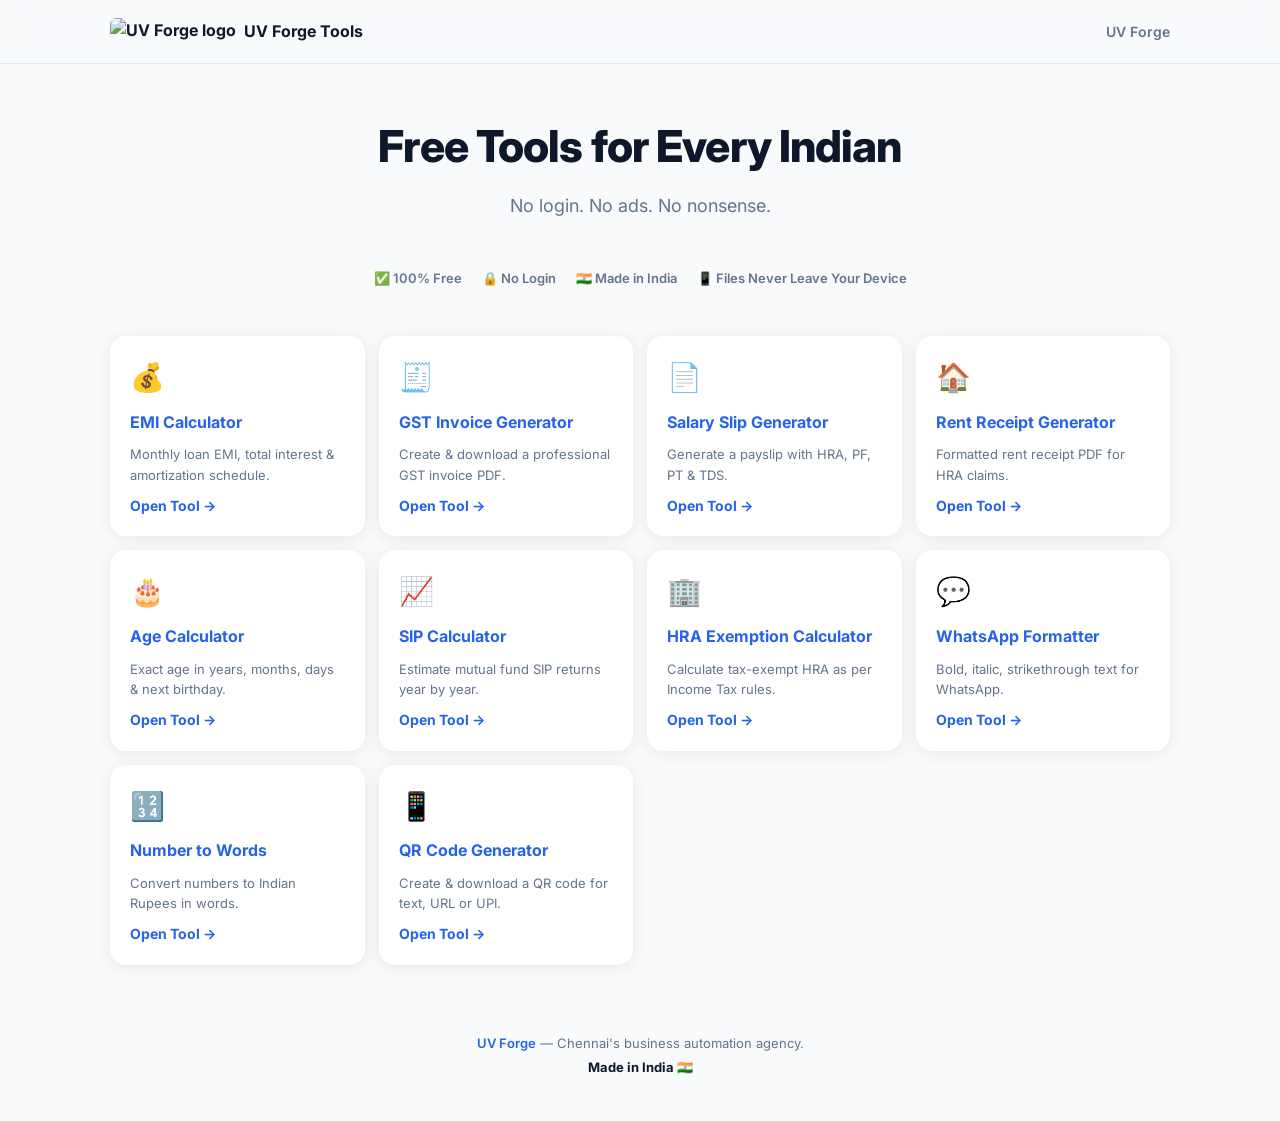
==== index.html @ b7cd0eda "Initial build: tools.uvforge.in — free Indian utility tool hub 10 tools (EMI, GST invoice, salary sl" ====
<!DOCTYPE html>
<html lang="en">
<head>
<meta charset="UTF-8">
<meta name="viewport" content="width=device-width, initial-scale=1.0">
<title>UV Forge Free Tools — EMI Calculator, GST Invoice, Salary Slip & More</title>
<meta name="description" content="Free online tools for every Indian: EMI calculator, GST invoice generator, salary slip maker, rent receipt, SIP & HRA calculators, QR generator and more. No login, no ads, no watermark.">
<link rel="canonical" href="https://tools.uvforge.in/">
<meta property="og:type" content="website">
<meta property="og:title" content="UV Forge Free Tools — EMI Calculator, GST Invoice, Salary Slip & More">
<meta property="og:description" content="Free online tools for every Indian. No login. No ads. No nonsense.">
<meta property="og:url" content="https://tools.uvforge.in/">
<meta property="og:image" content="https://i.ibb.co/tTSHgc6J/uvforge-logo-trimmed.png">
<meta name="twitter:card" content="summary">
<link rel="icon" href="https://i.ibb.co/tTSHgc6J/uvforge-logo-trimmed.png">
<link rel="preconnect" href="https://fonts.googleapis.com">
<link href="https://fonts.googleapis.com/css2?family=Inter:wght@400;600;700;800&display=swap" rel="stylesheet">
<link rel="stylesheet" href="/assets/style.css">
<script type="application/ld+json">
{
  "@context": "https://schema.org",
  "@type": "WebSite",
  "name": "UV Forge Tools",
  "url": "https://tools.uvforge.in/",
  "description": "Free online utility tools for every Indian — calculators and document generators.",
  "publisher": { "@type": "Organization", "name": "UV Forge", "url": "https://uvforge.in" }
}
</script>
</head>
<body>

<header class="site-header">
  <div class="container header-inner">
    <a href="/" class="logo"><img src="https://i.ibb.co/tTSHgc6J/uvforge-logo-trimmed.png" alt="UV Forge logo"> UV Forge Tools</a>
    <nav class="nav-links"><a href="https://uvforge.in" target="_blank" rel="noopener">UV Forge</a></nav>
  </div>
</header>

<main class="container">
  <section class="hero">
    <h1>Free Tools for Every Indian</h1>
    <p>No login. No ads. No nonsense.</p>
  </section>

  <div class="trust-bar">
    <span>✅ 100% Free</span>
    <span>🔒 No Login</span>
    <span>🇮🇳 Made in India</span>
    <span>📱 Files Never Leave Your Device</span>
  </div>

  <!--
    HOW TO ADD TOOL #11 ONWARDS:
    1. Create a new HTML file, e.g. my-new-tool.html, copying the structure
       of an existing tool page (head SEO tags, header, card, FAQ, footer).
    2. Add a new <a class="tool-card"> block below, in the same format as
       the others, pointing to /my-new-tool.html.
    3. Add the new page's URL to sitemap.xml.
    That's it — no build step, no config, just these three edits.
  -->
  <div class="tool-grid">
    <a href="/emi-calculator.html" class="tool-card"><span class="icon">💰</span><h3>EMI Calculator</h3><p>Monthly loan EMI, total interest & amortization schedule.</p><span class="open">Open Tool →</span></a>
    <a href="/gst-invoice.html" class="tool-card"><span class="icon">🧾</span><h3>GST Invoice Generator</h3><p>Create & download a professional GST invoice PDF.</p><span class="open">Open Tool →</span></a>
    <a href="/salary-slip.html" class="tool-card"><span class="icon">📄</span><h3>Salary Slip Generator</h3><p>Generate a payslip with HRA, PF, PT & TDS.</p><span class="open">Open Tool →</span></a>
    <a href="/rent-receipt.html" class="tool-card"><span class="icon">🏠</span><h3>Rent Receipt Generator</h3><p>Formatted rent receipt PDF for HRA claims.</p><span class="open">Open Tool →</span></a>
    <a href="/age-calculator.html" class="tool-card"><span class="icon">🎂</span><h3>Age Calculator</h3><p>Exact age in years, months, days & next birthday.</p><span class="open">Open Tool →</span></a>
    <a href="/sip-calculator.html" class="tool-card"><span class="icon">📈</span><h3>SIP Calculator</h3><p>Estimate mutual fund SIP returns year by year.</p><span class="open">Open Tool →</span></a>
    <a href="/hra-calculator.html" class="tool-card"><span class="icon">🏢</span><h3>HRA Exemption Calculator</h3><p>Calculate tax-exempt HRA as per Income Tax rules.</p><span class="open">Open Tool →</span></a>
    <a href="/whatsapp-formatter.html" class="tool-card"><span class="icon">💬</span><h3>WhatsApp Formatter</h3><p>Bold, italic, strikethrough text for WhatsApp.</p><span class="open">Open Tool →</span></a>
    <a href="/number-to-words.html" class="tool-card"><span class="icon">🔢</span><h3>Number to Words</h3><p>Convert numbers to Indian Rupees in words.</p><span class="open">Open Tool →</span></a>
    <a href="/qr-generator.html" class="tool-card"><span class="icon">📱</span><h3>QR Code Generator</h3><p>Create & download a QR code for text, URL or UPI.</p><span class="open">Open Tool →</span></a>
  </div>
</main>

<footer class="site-footer">
  <div class="container">
    <p><a href="https://uvforge.in" target="_blank" rel="noopener">UV Forge</a> — Chennai's business automation agency.</p>
    <p class="made-in-india">Made in India 🇮🇳</p>
  </div>
</footer>

<script src="/assets/app.js"></script>
</body>
</html>
---- assets/style.css ----
/* ============================================================
   UV Forge Tools — shared design system
   Used by every page in this repo. Edit here to restyle globally.
   ============================================================ */
:root{
  --blue:#2563EB;
  --blue-dark:#1D4ED8;
  --blue-light:#EFF6FF;
  --bg:#F8FAFC;
  --card:#ffffff;
  --text:#0F172A;
  --text-muted:#64748B;
  --border:#E2E8F0;
  --success:#16A34A;
  --danger:#DC2626;
  --radius:16px;
  --radius-sm:10px;
  --shadow:0 2px 16px rgba(0,0,0,.08);
  --shadow-lg:0 8px 32px rgba(0,0,0,.12);
  --header-h:64px;
}
*{box-sizing:border-box}
html{scroll-behavior:smooth}
body{
  margin:0;
  font-family:'Inter',-apple-system,BlinkMacSystemFont,'Segoe UI',sans-serif;
  background:var(--bg);
  color:var(--text);
  line-height:1.55;
  -webkit-font-smoothing:antialiased;
}
img{max-width:100%}
a{color:var(--blue);text-decoration:none}
.container{max-width:1100px;margin:0 auto;padding:0 20px}

/* ---------- Header ---------- */
.site-header{
  position:sticky;top:0;z-index:50;
  height:var(--header-h);
  display:flex;align-items:center;
  background:rgba(248,250,252,.75);
  backdrop-filter:blur(12px);
  -webkit-backdrop-filter:blur(12px);
  border-bottom:1px solid var(--border);
}
.header-inner{display:flex;align-items:center;justify-content:space-between;width:100%}
.logo{display:flex;align-items:center;gap:8px;font-weight:700;font-size:16px;color:var(--text)}
.logo img{height:28px;width:auto;border-radius:6px}
.nav-links{display:flex;align-items:center;gap:20px;font-size:14px;font-weight:600}
.nav-links a{color:var(--text-muted)}
.nav-links a:hover{color:var(--blue)}

/* ---------- Hero ---------- */
.hero{padding:48px 0 32px;text-align:center}
.hero h1{font-size:clamp(28px,5vw,44px);margin:0 0 12px;font-weight:800;letter-spacing:-.02em}
.hero p{color:var(--text-muted);font-size:18px;margin:0 auto;max-width:520px}
.tool-title{font-size:clamp(24px,4vw,32px);font-weight:800;margin:0 0 6px;letter-spacing:-.01em}
.tool-desc{color:var(--text-muted);font-size:16px;margin:0 0 28px}

/* ---------- Cards ---------- */
.card{
  background:var(--card);
  border-radius:var(--radius);
  box-shadow:var(--shadow);
  padding:24px;
  margin-bottom:20px;
}
@media(min-width:640px){.card{padding:32px}}

/* ---------- Form elements ---------- */
.field{margin-bottom:18px}
.field label{display:block;font-size:14px;font-weight:600;margin-bottom:6px;color:var(--text)}
.field .hint{font-size:12px;color:var(--text-muted);margin-top:4px}
input[type=text],input[type=number],input[type=date],input[type=email],input[type=tel],select,textarea{
  width:100%;
  min-height:48px;
  padding:12px 14px;
  border:1.5px solid var(--border);
  border-radius:var(--radius-sm);
  font-size:16px;
  font-family:inherit;
  background:#fff;
  color:var(--text);
  transition:border-color .15s,box-shadow .15s;
}
textarea{min-height:100px;resize:vertical}
input:focus,select:focus,textarea:focus{
  outline:none;border-color:var(--blue);box-shadow:0 0 0 3px var(--blue-light);
}
.row{display:grid;grid-template-columns:1fr;gap:16px}
@media(min-width:560px){.row-2{grid-template-columns:1fr 1fr}.row-3{grid-template-columns:1fr 1fr 1fr}}
.toggle-group{display:inline-flex;border:1.5px solid var(--border);border-radius:var(--radius-sm);overflow:hidden}
.toggle-group button{
  border:none;background:#fff;padding:10px 18px;font-size:14px;font-weight:600;
  color:var(--text-muted);cursor:pointer;min-height:44px;
}
.toggle-group button.active{background:var(--blue);color:#fff}

/* ---------- Buttons ---------- */
.btn{
  display:inline-flex;align-items:center;justify-content:center;gap:8px;
  min-height:48px;padding:12px 24px;border-radius:var(--radius-sm);
  font-size:15px;font-weight:700;border:none;cursor:pointer;
  transition:background .15s,transform .1s;width:100%;
}
.btn:active{transform:scale(.98)}
.btn-primary{background:var(--blue);color:#fff}
.btn-primary:hover{background:var(--blue-dark)}
.btn-outline{background:#fff;color:var(--blue);border:1.5px solid var(--blue)}
.btn-outline:hover{background:var(--blue-light)}
.btn-whatsapp{background:#25D366;color:#fff}
.btn-whatsapp:hover{background:#1EBE5A}
.btn-row{display:flex;flex-direction:column;gap:10px}
@media(min-width:480px){.btn-row{flex-direction:row}}
.btn svg{width:18px;height:18px;flex-shrink:0}

/* ---------- Results ---------- */
.result-panel{display:none;margin-top:8px}
.result-panel.show{display:block;animation:fadeIn .3s ease}
@keyframes fadeIn{from{opacity:0;transform:translateY(8px)}to{opacity:1;transform:translateY(0)}}
.result-grid{display:grid;grid-template-columns:1fr 1fr;gap:12px;margin-bottom:16px}
@media(min-width:560px){.result-grid{grid-template-columns:repeat(3,1fr)}}
.stat{background:var(--blue-light);border-radius:var(--radius-sm);padding:16px;text-align:center}
.stat .label{font-size:12px;color:var(--text-muted);font-weight:600;text-transform:uppercase;letter-spacing:.03em}
.stat .value{font-size:22px;font-weight:800;color:var(--blue);margin-top:4px;word-break:break-word}
.stat.highlight{background:var(--blue);color:#fff}
.stat.highlight .label{color:rgba(255,255,255,.8)}
.stat.highlight .value{color:#fff}

table{width:100%;border-collapse:collapse;font-size:14px}
th,td{padding:10px 8px;text-align:right;border-bottom:1px solid var(--border)}
th:first-child,td:first-child{text-align:left}
th{font-weight:700;color:var(--text-muted);font-size:12px;text-transform:uppercase}
.table-wrap{overflow-x:auto;border-radius:var(--radius-sm);border:1px solid var(--border)}

/* ---------- Trust bar ---------- */
.trust-bar{
  display:flex;flex-wrap:wrap;gap:8px 20px;justify-content:center;
  padding:16px 0;font-size:13px;color:var(--text-muted);font-weight:600;
}
.trust-bar span{white-space:nowrap}

/* ---------- Tool grid (homepage) ---------- */
.tool-grid{display:grid;grid-template-columns:1fr 1fr;gap:14px;margin:32px 0}
@media(min-width:820px){.tool-grid{grid-template-columns:repeat(4,1fr)}}
.tool-card{
  background:var(--card);border-radius:var(--radius);box-shadow:var(--shadow);
  padding:20px;display:flex;flex-direction:column;gap:10px;transition:transform .15s,box-shadow .15s;
}
.tool-card:hover{transform:translateY(-3px);box-shadow:var(--shadow-lg)}
.tool-card .icon{font-size:28px}
.tool-card h3{margin:0;font-size:16px;font-weight:700}
.tool-card p{margin:0;font-size:13px;color:var(--text-muted);flex-grow:1}
.tool-card .open{font-size:14px;font-weight:700;color:var(--blue)}

/* ---------- FAQ ---------- */
.faq{margin-top:32px}
.faq h2{font-size:22px;margin-bottom:16px}
.faq-item{border-bottom:1px solid var(--border)}
.faq-q{
  width:100%;text-align:left;background:none;border:none;padding:16px 0;
  font-size:15px;font-weight:700;color:var(--text);cursor:pointer;
  display:flex;justify-content:space-between;align-items:center;gap:12px;
}
.faq-q::after{content:'+';font-size:22px;color:var(--blue);flex-shrink:0}
.faq-item.open .faq-q::after{content:'−'}
.faq-a{display:none;padding:0 0 16px;color:var(--text-muted);font-size:14px}
.faq-item.open .faq-a{display:block}

/* ---------- Footer ---------- */
.site-footer{padding:32px 0 40px;text-align:center;color:var(--text-muted);font-size:13px}
.site-footer p{margin:4px 0}
.site-footer a{color:var(--blue);font-weight:600}
.made-in-india{font-weight:700;color:var(--text);margin-top:8px}

/* ---------- Misc ---------- */
.copy-badge{
  display:inline-flex;align-items:center;gap:6px;font-size:13px;font-weight:700;
  color:var(--success);opacity:0;transition:opacity .2s;
}
.copy-badge.show{opacity:1}
.section-gap{margin-top:32px}
.qr-preview{display:flex;justify-content:center;padding:24px;background:#fff;border-radius:var(--radius-sm);border:1px solid var(--border)}
.color-swatch{width:48px;height:48px;border-radius:var(--radius-sm);border:1.5px solid var(--border);cursor:pointer}
.wa-toolbar{display:flex;flex-wrap:wrap;gap:8px;margin-bottom:12px}
.wa-toolbar button{
  min-height:40px;padding:8px 14px;border-radius:8px;border:1.5px solid var(--border);
  background:#fff;font-weight:700;font-size:14px;cursor:pointer;
}
.wa-toolbar button:hover{border-color:var(--blue);color:var(--blue)}
.gst-item-row{display:grid;grid-template-columns:1fr;gap:10px;padding:14px;border:1px solid var(--border);border-radius:var(--radius-sm);margin-bottom:10px}
@media(min-width:640px){.gst-item-row{grid-template-columns:2fr 1fr 1fr 1fr auto;align-items:end}}
.remove-row{background:none;border:none;color:var(--danger);font-weight:700;cursor:pointer;min-height:40px}
.link-btn{background:none;border:none;color:var(--blue);font-weight:700;cursor:pointer;padding:8px 0;font-size:14px}
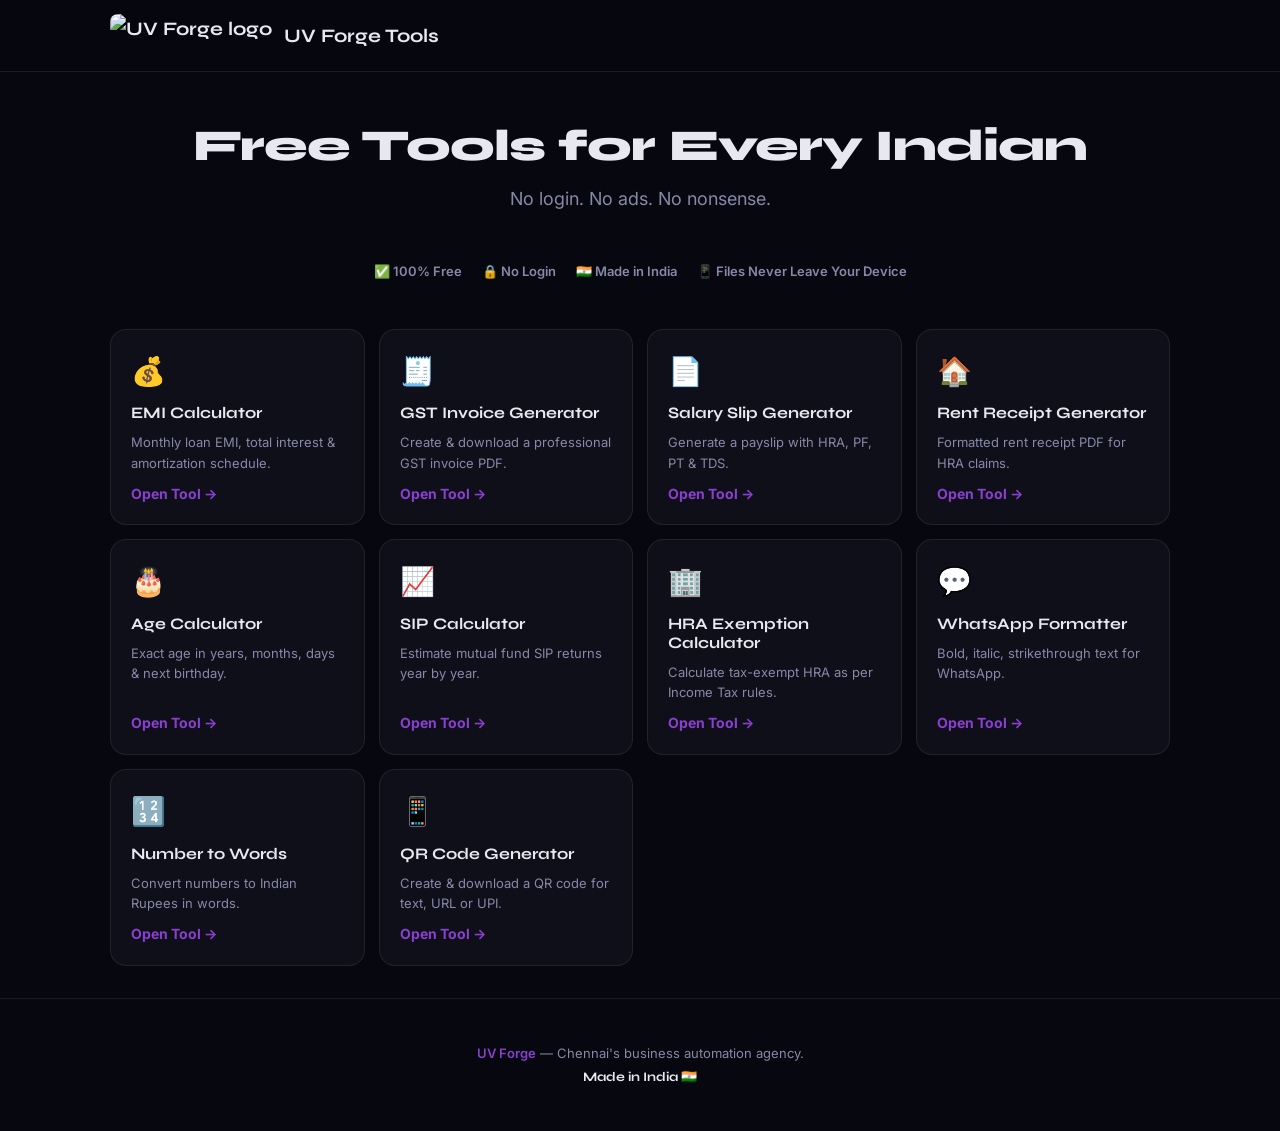
==== commit b83170c0: "Re-theme to match uvforge.in brand: dark palette, Syne font, bigger logo - Full dark theme across al" ====
--- a/index.html
+++ b/index.html
@@ -14,7 +14,7 @@
 <meta name="twitter:card" content="summary">
 <link rel="icon" href="https://i.ibb.co/tTSHgc6J/uvforge-logo-trimmed.png">
 <link rel="preconnect" href="https://fonts.googleapis.com">
-<link href="https://fonts.googleapis.com/css2?family=Inter:wght@400;600;700;800&display=swap" rel="stylesheet">
+<link href="https://fonts.googleapis.com/css2?family=Inter:wght@400;500;600;700;800&family=Syne:wght@600;700;800&display=swap" rel="stylesheet">
 <link rel="stylesheet" href="/assets/style.css">
 <script type="application/ld+json">
 {
@@ -31,8 +31,7 @@
 
 <header class="site-header">
   <div class="container header-inner">
-    <a href="/" class="logo"><img src="https://i.ibb.co/tTSHgc6J/uvforge-logo-trimmed.png" alt="UV Forge logo"> UV Forge Tools</a>
-    <nav class="nav-links"><a href="https://uvforge.in" target="_blank" rel="noopener">UV Forge</a></nav>
+    <a href="https://uvforge.in" target="_blank" rel="noopener" class="logo"><img src="https://i.ibb.co/tTSHgc6J/uvforge-logo-trimmed.png" alt="UV Forge logo"> UV Forge Tools</a>
   </div>
 </header>
 
--- a/assets/style.css
+++ b/assets/style.css
@@ -1,23 +1,23 @@
 /* ============================================================
    UV Forge Tools — shared design system
-   Used by every page in this repo. Edit here to restyle globally.
+   Matches the uvforge.in brand: dark bg, purple/orange accents,
+   Syne for headings. Used by every page in this repo.
    ============================================================ */
 :root{
-  --blue:#2563EB;
-  --blue-dark:#1D4ED8;
-  --blue-light:#EFF6FF;
-  --bg:#F8FAFC;
-  --card:#ffffff;
-  --text:#0F172A;
-  --text-muted:#64748B;
-  --border:#E2E8F0;
-  --success:#16A34A;
-  --danger:#DC2626;
+  --bg:#07070F;
+  --bg2:#0F0F1A;
+  --bg3:#16162A;
+  --purple:#6B21B0;
+  --purple-light:#8B3FD0;
+  --orange:#ea580c;
+  --text:#E8E8F0;
+  --muted:#8888A8;
+  --green:#22c55e;
+  --danger:#F87171;
+  --border:rgba(255,255,255,0.08);
   --radius:16px;
   --radius-sm:10px;
-  --shadow:0 2px 16px rgba(0,0,0,.08);
-  --shadow-lg:0 8px 32px rgba(0,0,0,.12);
-  --header-h:64px;
+  --header-h:72px;
 }
 *{box-sizing:border-box}
 html{scroll-behavior:smooth}
@@ -29,8 +29,9 @@
   line-height:1.55;
   -webkit-font-smoothing:antialiased;
 }
+h1,h2,h3,h4{font-family:'Syne',sans-serif;line-height:1.2}
 img{max-width:100%}
-a{color:var(--blue);text-decoration:none}
+a{color:var(--purple-light);text-decoration:none}
 .container{max-width:1100px;margin:0 auto;padding:0 20px}
 
 /* ---------- Header ---------- */
@@ -38,30 +39,30 @@
   position:sticky;top:0;z-index:50;
   height:var(--header-h);
   display:flex;align-items:center;
-  background:rgba(248,250,252,.75);
+  background:rgba(7,7,15,.92);
   backdrop-filter:blur(12px);
   -webkit-backdrop-filter:blur(12px);
   border-bottom:1px solid var(--border);
 }
 .header-inner{display:flex;align-items:center;justify-content:space-between;width:100%}
-.logo{display:flex;align-items:center;gap:8px;font-weight:700;font-size:16px;color:var(--text)}
-.logo img{height:28px;width:auto;border-radius:6px}
+.logo{display:flex;align-items:center;gap:12px;font-weight:700;font-size:19px;color:var(--text);font-family:'Syne',sans-serif}
+.logo img{height:44px;width:auto;border-radius:8px}
 .nav-links{display:flex;align-items:center;gap:20px;font-size:14px;font-weight:600}
-.nav-links a{color:var(--text-muted)}
-.nav-links a:hover{color:var(--blue)}
+.nav-links a{color:var(--muted)}
+.nav-links a:hover{color:var(--purple-light)}
 
 /* ---------- Hero ---------- */
 .hero{padding:48px 0 32px;text-align:center}
 .hero h1{font-size:clamp(28px,5vw,44px);margin:0 0 12px;font-weight:800;letter-spacing:-.02em}
-.hero p{color:var(--text-muted);font-size:18px;margin:0 auto;max-width:520px}
+.hero p{color:var(--muted);font-size:18px;margin:0 auto;max-width:520px}
 .tool-title{font-size:clamp(24px,4vw,32px);font-weight:800;margin:0 0 6px;letter-spacing:-.01em}
-.tool-desc{color:var(--text-muted);font-size:16px;margin:0 0 28px}
+.tool-desc{color:var(--muted);font-size:16px;margin:0 0 28px}
 
 /* ---------- Cards ---------- */
 .card{
-  background:var(--card);
+  background:var(--bg2);
+  border:1px solid var(--border);
   border-radius:var(--radius);
-  box-shadow:var(--shadow);
   padding:24px;
   margin-bottom:20px;
 }
@@ -70,8 +71,8 @@
 /* ---------- Form elements ---------- */
 .field{margin-bottom:18px}
 .field label{display:block;font-size:14px;font-weight:600;margin-bottom:6px;color:var(--text)}
-.field .hint{font-size:12px;color:var(--text-muted);margin-top:4px}
-input[type=text],input[type=number],input[type=date],input[type=email],input[type=tel],select,textarea{
+.field .hint{font-size:12px;color:var(--muted);margin-top:4px}
+input[type=text],input[type=number],input[type=date],input[type=email],input[type=tel],input[type=month],select,textarea{
   width:100%;
   min-height:48px;
   padding:12px 14px;
@@ -79,35 +80,39 @@
   border-radius:var(--radius-sm);
   font-size:16px;
   font-family:inherit;
-  background:#fff;
+  background:var(--bg3);
   color:var(--text);
   transition:border-color .15s,box-shadow .15s;
 }
+input::placeholder,textarea::placeholder{color:var(--muted)}
 textarea{min-height:100px;resize:vertical}
 input:focus,select:focus,textarea:focus{
-  outline:none;border-color:var(--blue);box-shadow:0 0 0 3px var(--blue-light);
-}
+  outline:none;border-color:var(--purple-light);box-shadow:0 0 0 3px rgba(139,63,208,.2);
+}
+input[type=color]{padding:4px;cursor:pointer}
+input[type=file]{color:var(--muted);font-size:13px}
 .row{display:grid;grid-template-columns:1fr;gap:16px}
 @media(min-width:560px){.row-2{grid-template-columns:1fr 1fr}.row-3{grid-template-columns:1fr 1fr 1fr}}
-.toggle-group{display:inline-flex;border:1.5px solid var(--border);border-radius:var(--radius-sm);overflow:hidden}
+.toggle-group{display:inline-flex;border:1.5px solid var(--border);border-radius:var(--radius-sm);overflow:hidden;background:var(--bg3)}
 .toggle-group button{
-  border:none;background:#fff;padding:10px 18px;font-size:14px;font-weight:600;
-  color:var(--text-muted);cursor:pointer;min-height:44px;
-}
-.toggle-group button.active{background:var(--blue);color:#fff}
+  border:none;background:none;padding:10px 18px;font-size:14px;font-weight:600;
+  color:var(--muted);cursor:pointer;min-height:44px;
+}
+.toggle-group button.active{background:var(--purple);color:#fff}
 
 /* ---------- Buttons ---------- */
 .btn{
   display:inline-flex;align-items:center;justify-content:center;gap:8px;
   min-height:48px;padding:12px 24px;border-radius:var(--radius-sm);
   font-size:15px;font-weight:700;border:none;cursor:pointer;
-  transition:background .15s,transform .1s;width:100%;
+  transition:background .15s,transform .1s,border-color .15s,color .15s;width:100%;
+  font-family:'Syne',sans-serif;
 }
 .btn:active{transform:scale(.98)}
-.btn-primary{background:var(--blue);color:#fff}
-.btn-primary:hover{background:var(--blue-dark)}
-.btn-outline{background:#fff;color:var(--blue);border:1.5px solid var(--blue)}
-.btn-outline:hover{background:var(--blue-light)}
+.btn-primary{background:var(--purple);color:#fff}
+.btn-primary:hover{background:var(--purple-light)}
+.btn-outline{background:transparent;color:var(--text);border:1.5px solid var(--border)}
+.btn-outline:hover{border-color:var(--purple-light);color:var(--purple-light)}
 .btn-whatsapp{background:#25D366;color:#fff}
 .btn-whatsapp:hover{background:#1EBE5A}
 .btn-row{display:flex;flex-direction:column;gap:10px}
@@ -120,23 +125,26 @@
 @keyframes fadeIn{from{opacity:0;transform:translateY(8px)}to{opacity:1;transform:translateY(0)}}
 .result-grid{display:grid;grid-template-columns:1fr 1fr;gap:12px;margin-bottom:16px}
 @media(min-width:560px){.result-grid{grid-template-columns:repeat(3,1fr)}}
-.stat{background:var(--blue-light);border-radius:var(--radius-sm);padding:16px;text-align:center}
-.stat .label{font-size:12px;color:var(--text-muted);font-weight:600;text-transform:uppercase;letter-spacing:.03em}
-.stat .value{font-size:22px;font-weight:800;color:var(--blue);margin-top:4px;word-break:break-word}
-.stat.highlight{background:var(--blue);color:#fff}
-.stat.highlight .label{color:rgba(255,255,255,.8)}
-.stat.highlight .value{color:#fff}
+.stat{background:var(--bg3);border:1px solid var(--border);border-radius:var(--radius-sm);padding:16px;text-align:center}
+.stat .label{font-size:12px;color:var(--muted);font-weight:600;text-transform:uppercase;letter-spacing:.03em}
+.stat .value{
+  font-family:'Syne',sans-serif;font-size:22px;font-weight:800;margin-top:4px;word-break:break-word;
+  background:linear-gradient(135deg,var(--purple-light),var(--orange));
+  -webkit-background-clip:text;-webkit-text-fill-color:transparent;background-clip:text;
+}
+.stat.highlight{background:linear-gradient(135deg,rgba(107,33,176,.25),rgba(234,88,12,.12));border-color:rgba(107,33,176,.4)}
+.stat.highlight .value{-webkit-text-fill-color:#fff;background:none}
 
 table{width:100%;border-collapse:collapse;font-size:14px}
-th,td{padding:10px 8px;text-align:right;border-bottom:1px solid var(--border)}
+th,td{padding:10px 8px;text-align:right;border-bottom:1px solid var(--border);color:var(--text)}
 th:first-child,td:first-child{text-align:left}
-th{font-weight:700;color:var(--text-muted);font-size:12px;text-transform:uppercase}
+th{font-weight:700;color:var(--muted);font-size:12px;text-transform:uppercase}
 .table-wrap{overflow-x:auto;border-radius:var(--radius-sm);border:1px solid var(--border)}
 
 /* ---------- Trust bar ---------- */
 .trust-bar{
   display:flex;flex-wrap:wrap;gap:8px 20px;justify-content:center;
-  padding:16px 0;font-size:13px;color:var(--text-muted);font-weight:600;
+  padding:16px 0;font-size:13px;color:var(--muted);font-weight:600;
 }
 .trust-bar span{white-space:nowrap}
 
@@ -144,14 +152,14 @@
 .tool-grid{display:grid;grid-template-columns:1fr 1fr;gap:14px;margin:32px 0}
 @media(min-width:820px){.tool-grid{grid-template-columns:repeat(4,1fr)}}
 .tool-card{
-  background:var(--card);border-radius:var(--radius);box-shadow:var(--shadow);
-  padding:20px;display:flex;flex-direction:column;gap:10px;transition:transform .15s,box-shadow .15s;
-}
-.tool-card:hover{transform:translateY(-3px);box-shadow:var(--shadow-lg)}
+  background:var(--bg2);border:1px solid var(--border);border-radius:var(--radius);
+  padding:20px;display:flex;flex-direction:column;gap:10px;transition:transform .2s,border-color .2s;
+}
+.tool-card:hover{transform:translateY(-4px);border-color:rgba(107,33,176,.4)}
 .tool-card .icon{font-size:28px}
-.tool-card h3{margin:0;font-size:16px;font-weight:700}
-.tool-card p{margin:0;font-size:13px;color:var(--text-muted);flex-grow:1}
-.tool-card .open{font-size:14px;font-weight:700;color:var(--blue)}
+.tool-card h3{margin:0;font-size:16px;font-weight:700;font-family:'Syne',sans-serif;color:var(--text)}
+.tool-card p{margin:0;font-size:13px;color:var(--muted);flex-grow:1}
+.tool-card .open{font-size:14px;font-weight:700;color:var(--purple-light)}
 
 /* ---------- FAQ ---------- */
 .faq{margin-top:32px}
@@ -162,21 +170,21 @@
   font-size:15px;font-weight:700;color:var(--text);cursor:pointer;
   display:flex;justify-content:space-between;align-items:center;gap:12px;
 }
-.faq-q::after{content:'+';font-size:22px;color:var(--blue);flex-shrink:0}
+.faq-q::after{content:'+';font-size:22px;color:var(--purple-light);flex-shrink:0}
 .faq-item.open .faq-q::after{content:'−'}
-.faq-a{display:none;padding:0 0 16px;color:var(--text-muted);font-size:14px}
+.faq-a{display:none;padding:0 0 16px;color:var(--muted);font-size:14px}
 .faq-item.open .faq-a{display:block}
 
 /* ---------- Footer ---------- */
-.site-footer{padding:32px 0 40px;text-align:center;color:var(--text-muted);font-size:13px}
+.site-footer{padding:40px 0;text-align:center;color:var(--muted);font-size:13px;border-top:1px solid var(--border);margin-top:24px}
 .site-footer p{margin:4px 0}
-.site-footer a{color:var(--blue);font-weight:600}
-.made-in-india{font-weight:700;color:var(--text);margin-top:8px}
+.site-footer a{color:var(--purple-light);font-weight:600}
+.made-in-india{font-weight:700;color:var(--text);margin-top:8px;font-family:'Syne',sans-serif}
 
 /* ---------- Misc ---------- */
 .copy-badge{
   display:inline-flex;align-items:center;gap:6px;font-size:13px;font-weight:700;
-  color:var(--success);opacity:0;transition:opacity .2s;
+  color:var(--green);opacity:0;transition:opacity .2s;
 }
 .copy-badge.show{opacity:1}
 .section-gap{margin-top:32px}
@@ -185,10 +193,10 @@
 .wa-toolbar{display:flex;flex-wrap:wrap;gap:8px;margin-bottom:12px}
 .wa-toolbar button{
   min-height:40px;padding:8px 14px;border-radius:8px;border:1.5px solid var(--border);
-  background:#fff;font-weight:700;font-size:14px;cursor:pointer;
-}
-.wa-toolbar button:hover{border-color:var(--blue);color:var(--blue)}
-.gst-item-row{display:grid;grid-template-columns:1fr;gap:10px;padding:14px;border:1px solid var(--border);border-radius:var(--radius-sm);margin-bottom:10px}
+  background:var(--bg3);color:var(--text);font-weight:700;font-size:14px;cursor:pointer;
+}
+.wa-toolbar button:hover{border-color:var(--purple-light);color:var(--purple-light)}
+.gst-item-row{display:grid;grid-template-columns:1fr;gap:10px;padding:14px;background:var(--bg3);border:1px solid var(--border);border-radius:var(--radius-sm);margin-bottom:10px}
 @media(min-width:640px){.gst-item-row{grid-template-columns:2fr 1fr 1fr 1fr auto;align-items:end}}
 .remove-row{background:none;border:none;color:var(--danger);font-weight:700;cursor:pointer;min-height:40px}
-.link-btn{background:none;border:none;color:var(--blue);font-weight:700;cursor:pointer;padding:8px 0;font-size:14px}
+.link-btn{background:none;border:none;color:var(--purple-light);font-weight:700;cursor:pointer;padding:8px 0;font-size:14px}
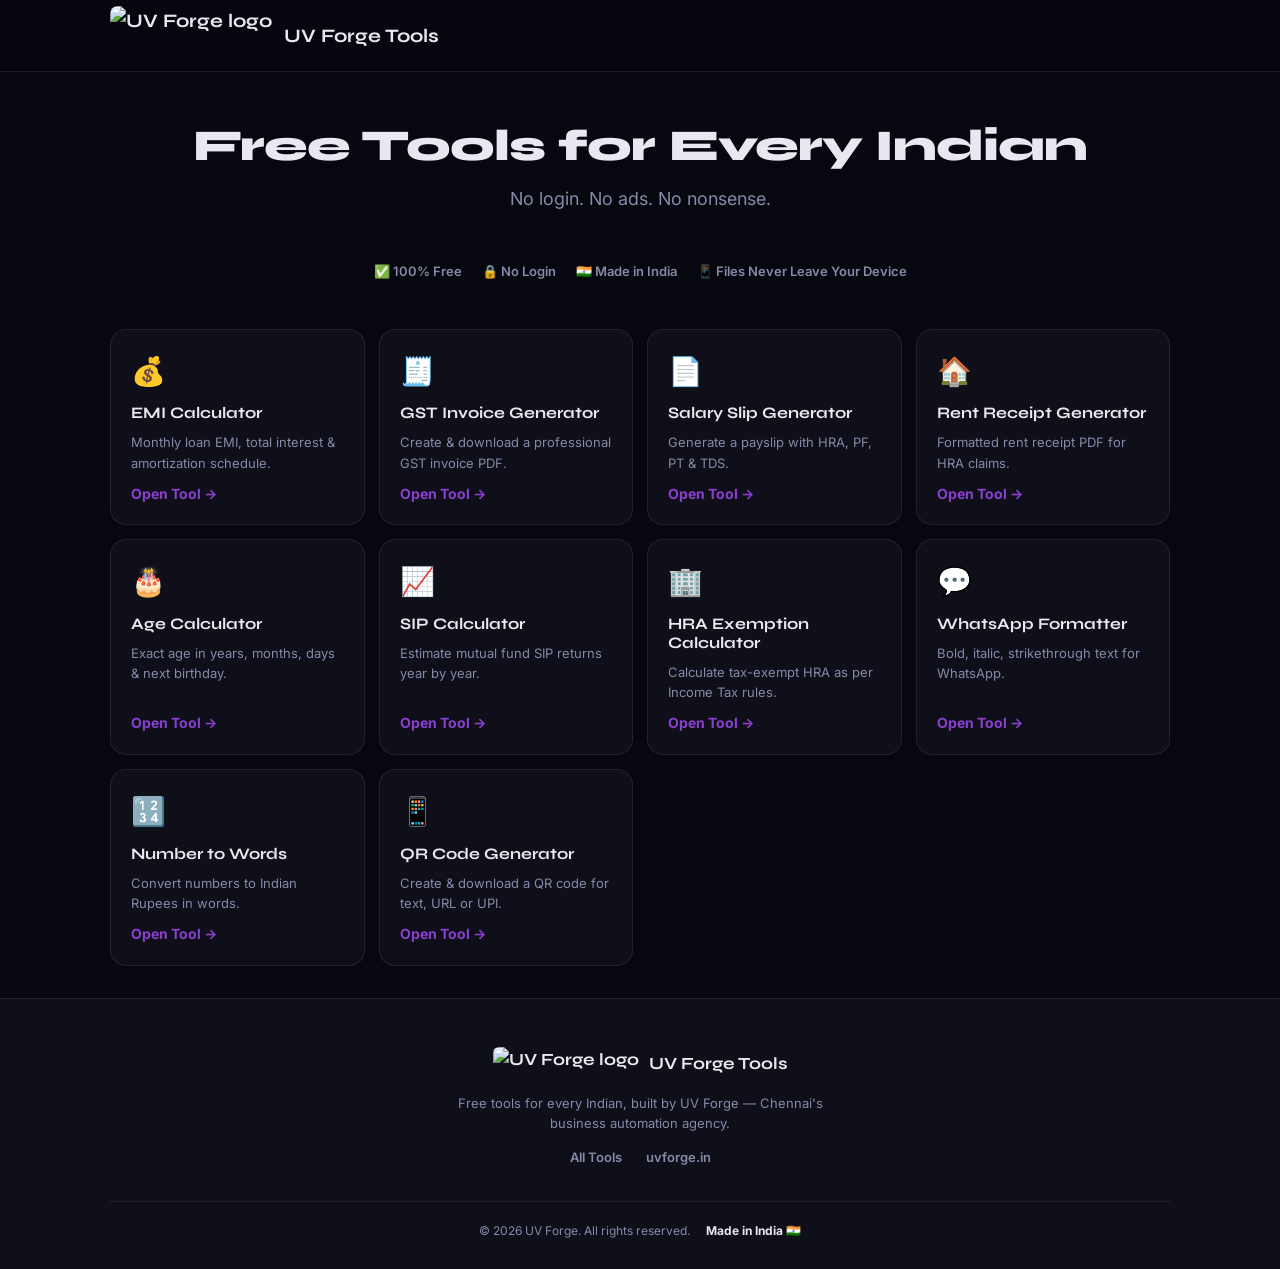
==== commit be74420e: "Bigger logo (44px -> 60px) + redesigned footer - Logo matches the 60px size now used site-wide on uv" ====
--- a/index.html
+++ b/index.html
@@ -72,9 +72,20 @@
 </main>
 
 <footer class="site-footer">
-  <div class="container">
-    <p><a href="https://uvforge.in" target="_blank" rel="noopener">UV Forge</a> — Chennai's business automation agency.</p>
-    <p class="made-in-india">Made in India 🇮🇳</p>
+  <div class="container footer-inner">
+    <a href="https://uvforge.in" target="_blank" rel="noopener" class="footer-brand">
+      <img src="https://i.ibb.co/tTSHgc6J/uvforge-logo-trimmed.png" alt="UV Forge logo">
+      <span>UV Forge Tools</span>
+    </a>
+    <p class="footer-tagline">Free tools for every Indian, built by UV Forge — Chennai's business automation agency.</p>
+    <nav class="footer-links">
+      <a href="/">All Tools</a>
+      <a href="https://uvforge.in" target="_blank" rel="noopener">uvforge.in</a>
+    </nav>
+    <div class="footer-bottom">
+      <span>© 2026 UV Forge. All rights reserved.</span>
+      <span class="made-in-india">Made in India 🇮🇳</span>
+    </div>
   </div>
 </footer>
 
--- a/assets/style.css
+++ b/assets/style.css
@@ -46,7 +46,7 @@
 }
 .header-inner{display:flex;align-items:center;justify-content:space-between;width:100%}
 .logo{display:flex;align-items:center;gap:12px;font-weight:700;font-size:19px;color:var(--text);font-family:'Syne',sans-serif}
-.logo img{height:44px;width:auto;border-radius:8px}
+.logo img{height:60px;width:auto;border-radius:8px}
 .nav-links{display:flex;align-items:center;gap:20px;font-size:14px;font-weight:600}
 .nav-links a{color:var(--muted)}
 .nav-links a:hover{color:var(--purple-light)}
@@ -176,10 +176,16 @@
 .faq-item.open .faq-a{display:block}
 
 /* ---------- Footer ---------- */
-.site-footer{padding:40px 0;text-align:center;color:var(--muted);font-size:13px;border-top:1px solid var(--border);margin-top:24px}
-.site-footer p{margin:4px 0}
-.site-footer a{color:var(--purple-light);font-weight:600}
-.made-in-india{font-weight:700;color:var(--text);margin-top:8px;font-family:'Syne',sans-serif}
+.site-footer{padding:48px 0 28px;color:var(--muted);font-size:13px;border-top:1px solid var(--border);margin-top:24px;background:var(--bg2)}
+.footer-inner{display:flex;flex-direction:column;align-items:center;text-align:center;gap:10px}
+.footer-brand{display:flex;align-items:center;gap:10px;font-family:'Syne',sans-serif;font-weight:700;font-size:17px;color:var(--text)}
+.footer-brand img{height:36px;width:auto;border-radius:6px}
+.footer-tagline{color:var(--muted);font-size:13px;max-width:420px;margin:0}
+.footer-links{display:flex;gap:24px;font-size:13px;font-weight:600;margin-top:4px}
+.footer-links a{color:var(--muted)}
+.footer-links a:hover{color:var(--purple-light)}
+.footer-bottom{width:100%;border-top:1px solid var(--border);margin-top:24px;padding-top:20px;display:flex;justify-content:center;gap:16px;flex-wrap:wrap;font-size:12px;color:var(--muted)}
+.made-in-india{font-weight:700;color:var(--text)}
 
 /* ---------- Misc ---------- */
 .copy-badge{
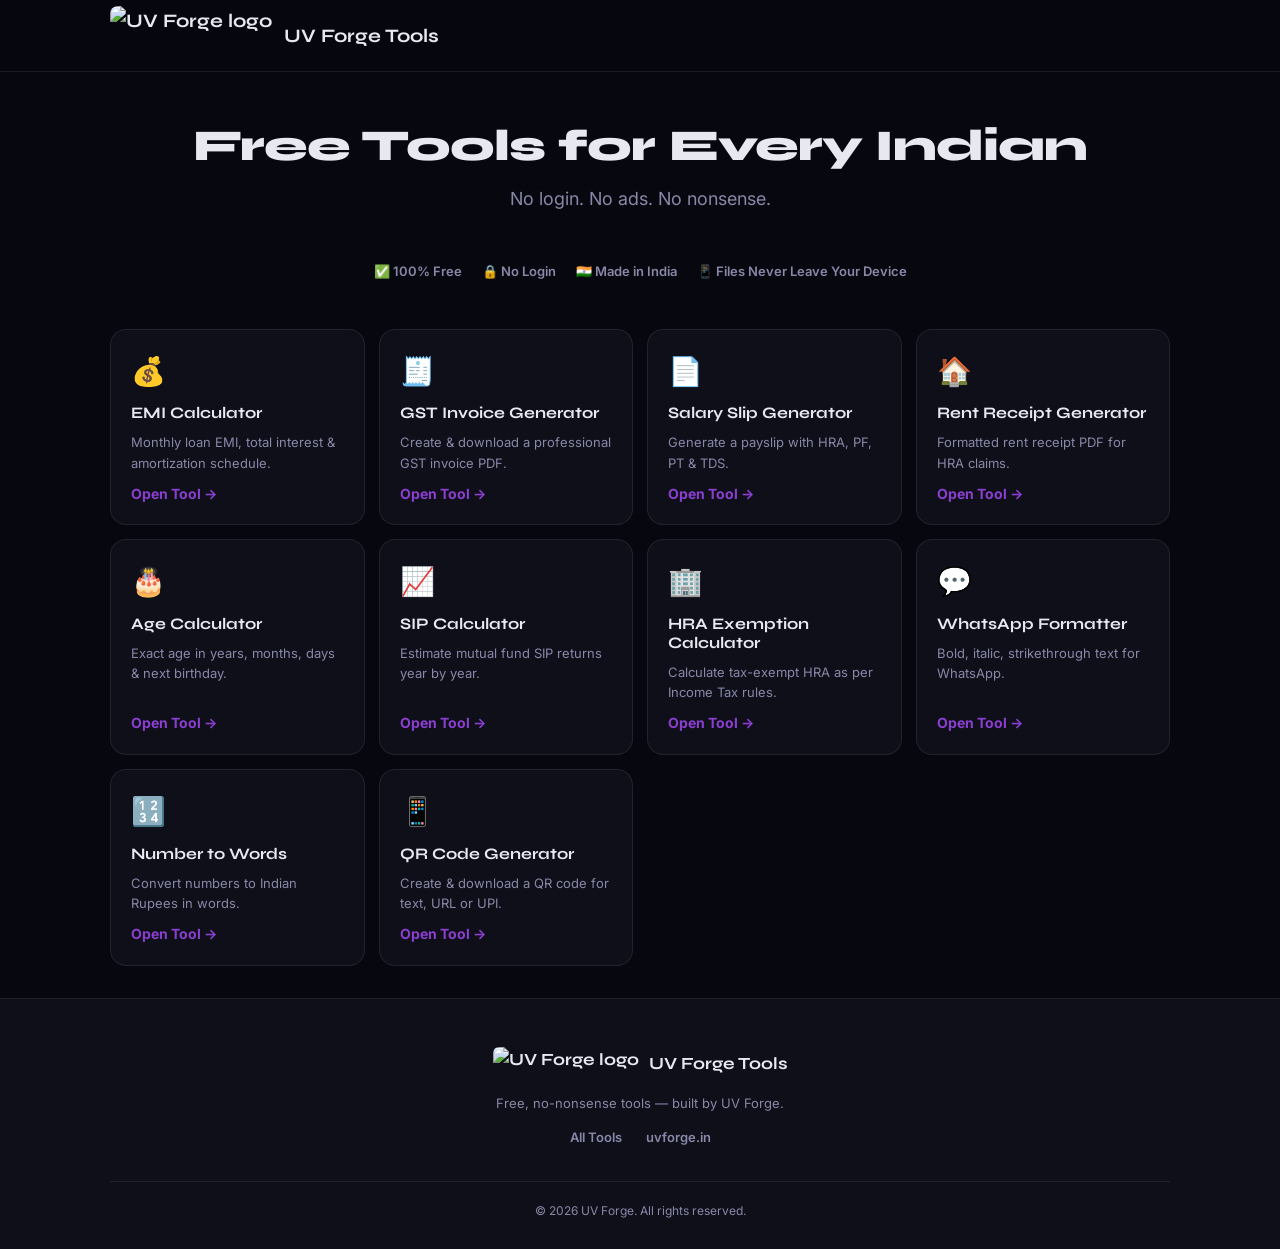
==== commit e0bbdd16: "Footer: drop Chennai/India geographic scoping for global positioning Tagline now reads "Free, no-non" ====
--- a/index.html
+++ b/index.html
@@ -77,14 +77,13 @@
       <img src="https://i.ibb.co/tTSHgc6J/uvforge-logo-trimmed.png" alt="UV Forge logo">
       <span>UV Forge Tools</span>
     </a>
-    <p class="footer-tagline">Free tools for every Indian, built by UV Forge — Chennai's business automation agency.</p>
+    <p class="footer-tagline">Free, no-nonsense tools — built by UV Forge.</p>
     <nav class="footer-links">
       <a href="/">All Tools</a>
       <a href="https://uvforge.in" target="_blank" rel="noopener">uvforge.in</a>
     </nav>
     <div class="footer-bottom">
       <span>© 2026 UV Forge. All rights reserved.</span>
-      <span class="made-in-india">Made in India 🇮🇳</span>
     </div>
   </div>
 </footer>
